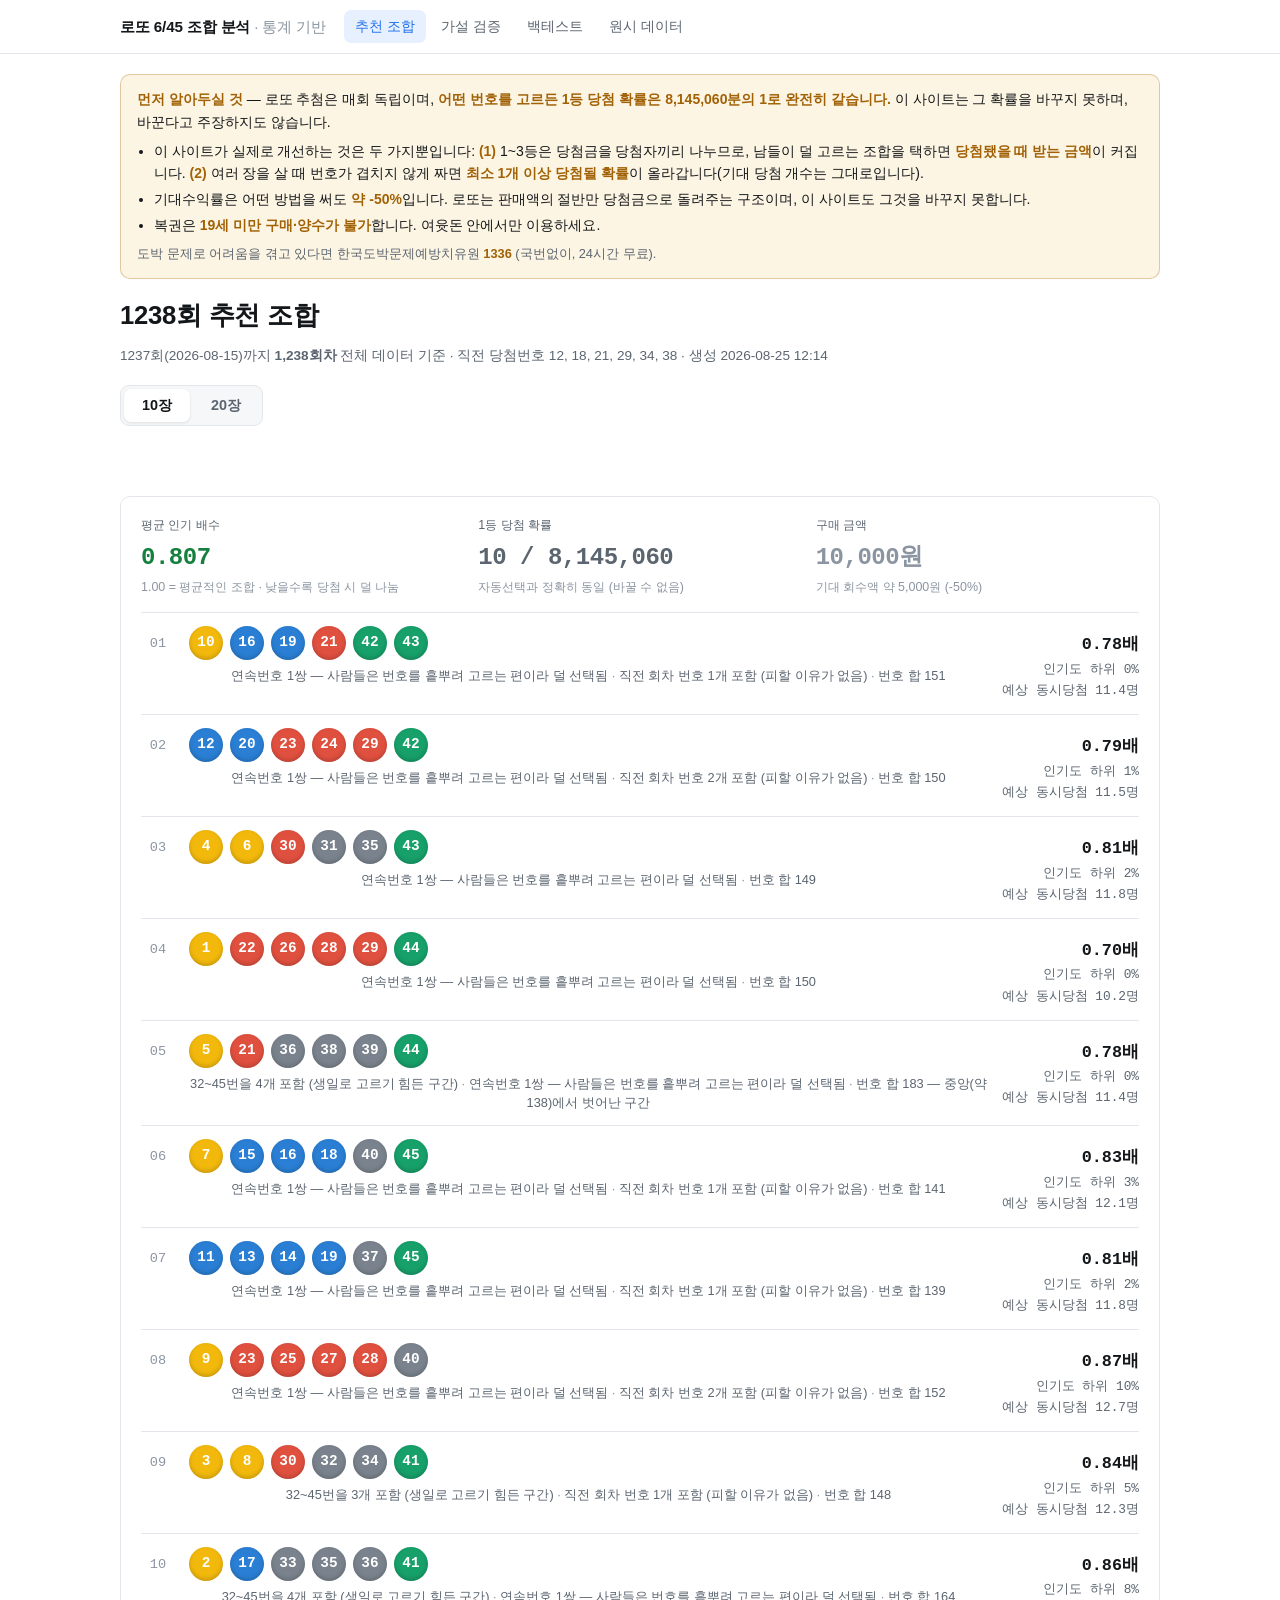
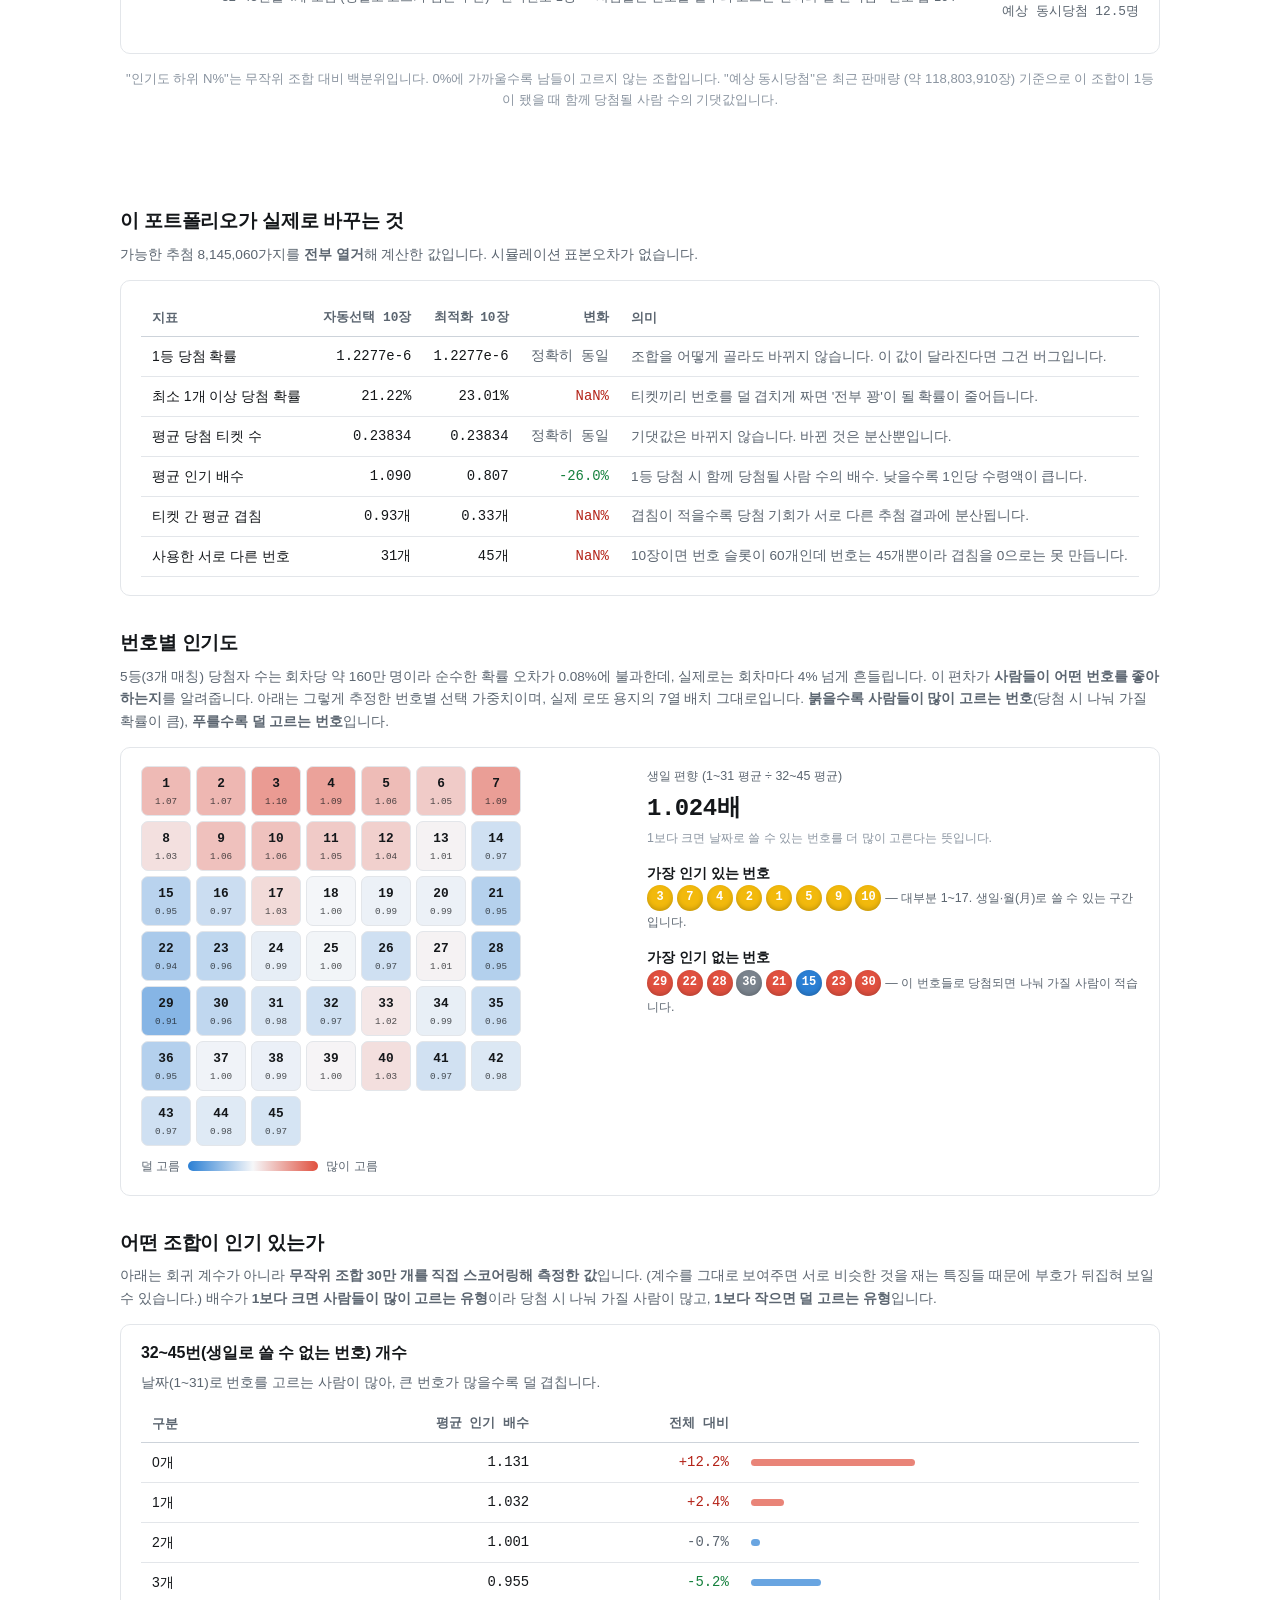
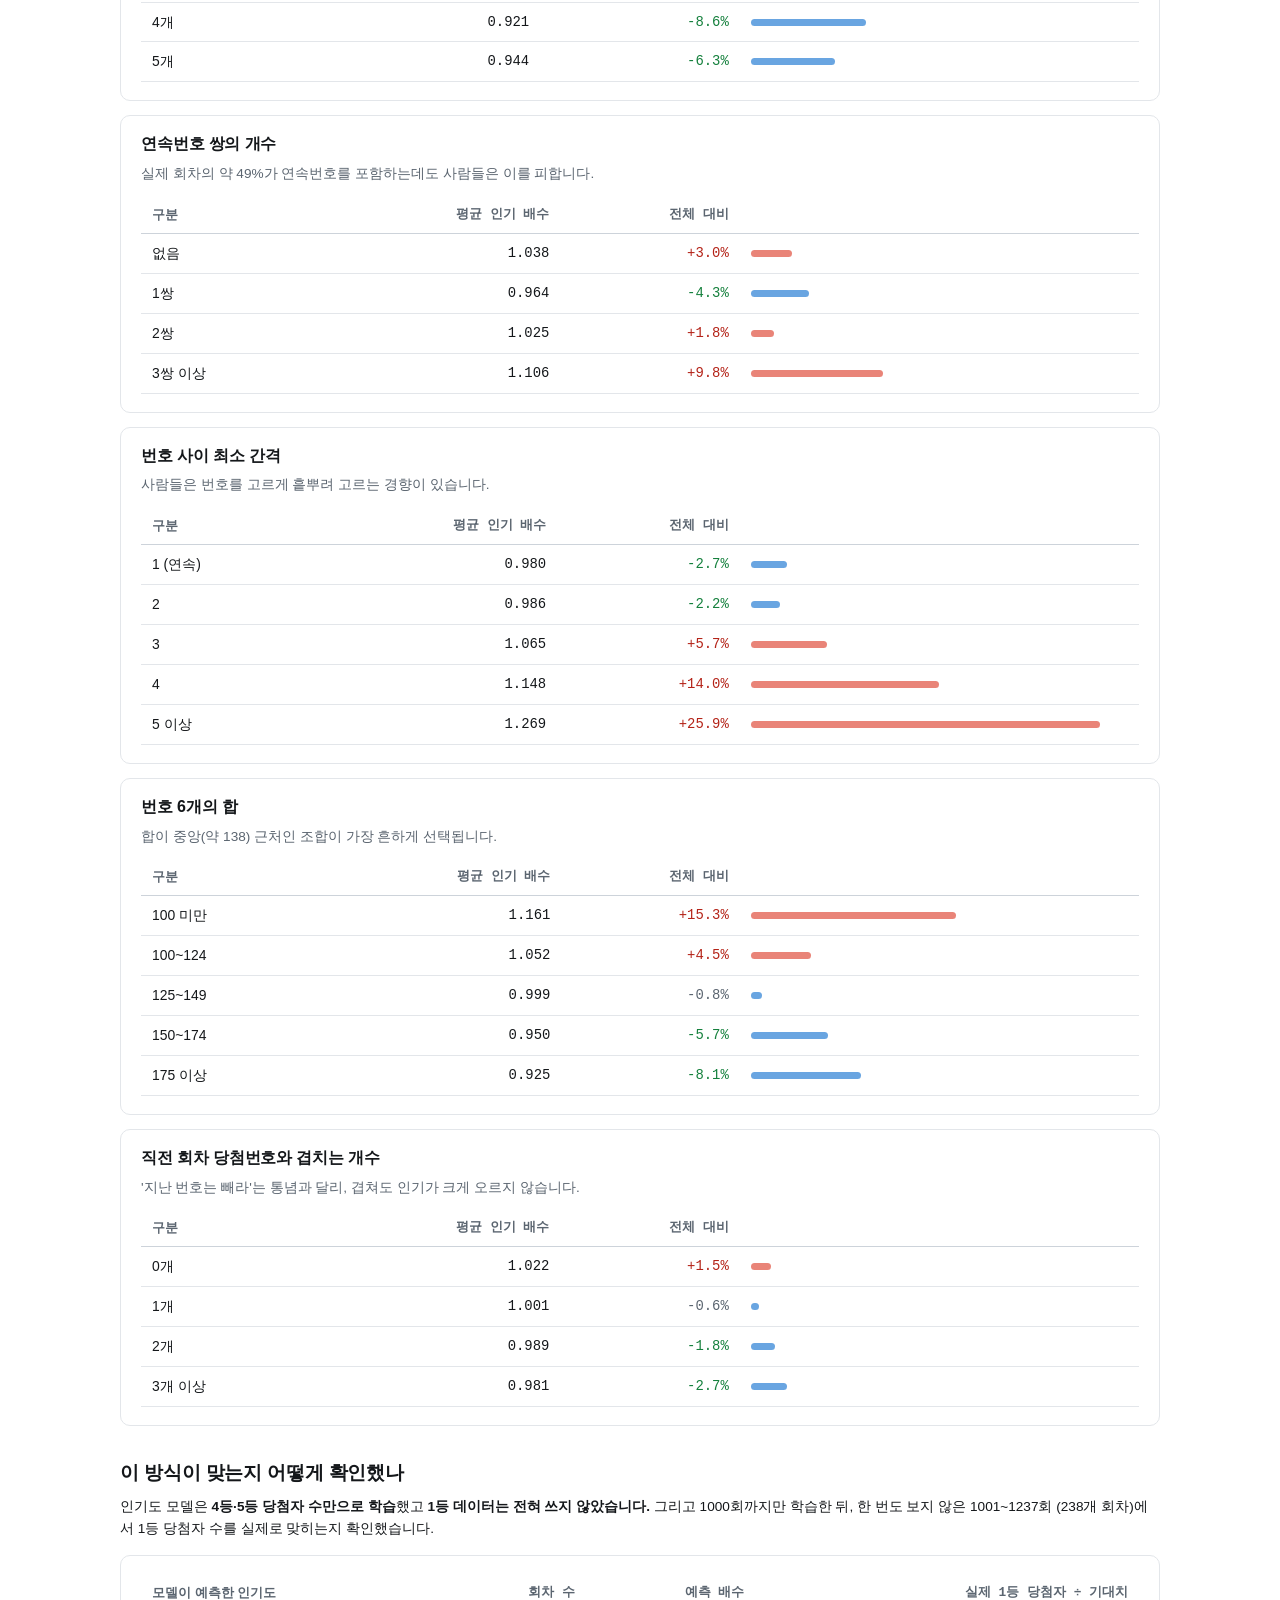
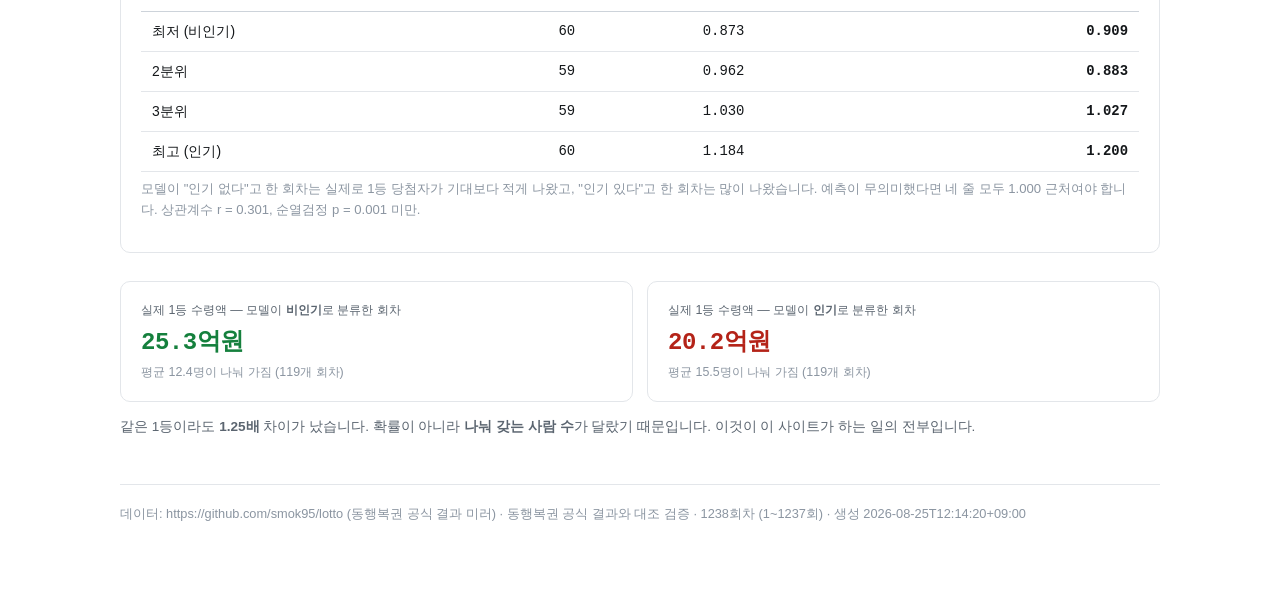
==== web/index.html @ 25a47c80 "로또 6/45 조합 분석 시스템 당첨 확률은 조합과 무관하게 1/8,145,060으로 동일하다. 대신 실제로 바꿀 수 있는 두 가지를 최적화한다: 당첨 시 수령액(파리뮤추얼 분배 " ====
<!doctype html>
<html lang="ko">
<head>
<meta charset="utf-8">
<meta name="viewport" content="width=device-width, initial-scale=1">
<meta name="robots" content="noindex, nofollow">
<title>로또 6/45 조합 분석 — 추천 조합</title>
<meta name="description" content="1238회 전체 데이터로 추정한 번호 인기도와 커버리지 최적화로 만든 로또 조합. 당첨 확률은 모두 같고, 당첨 시 수령액과 소액 당첨 확률만 개선합니다.">
<link rel="icon" href="data:image/svg+xml,%3Csvg xmlns='http://www.w3.org/2000/svg' viewBox='0 0 32 32'%3E%3Ccircle cx='16' cy='16' r='14' fill='%232a7fd4'/%3E%3Ctext x='16' y='22' font-size='16' font-weight='700' text-anchor='middle' fill='white' font-family='sans-serif'%3E45%3C/text%3E%3C/svg%3E">
<link rel="stylesheet" href="css/style.css">
</head>
<body>
<div class="wrap">
  <div id="disclaimer"></div>
  <div id="fresh"></div>

  <h1 id="title">추천 조합</h1>
  <p class="muted small" id="subtitle"></p>

  <div style="margin:18px 0 6px">
    <div class="toggle" id="size-toggle">
      <button data-n="10" aria-pressed="true">10장</button>
      <button data-n="20" aria-pressed="false">20장</button>
    </div>
  </div>

  <div id="content" class="loading">계산 결과를 불러오는 중…</div>

  <h2>이 포트폴리오가 실제로 바꾸는 것</h2>
  <p class="small muted">
    가능한 추첨 8,145,060가지를 <b>전부 열거</b>해 계산한 값입니다. 시뮬레이션 표본오차가 없습니다.
  </p>
  <div id="compare"></div>

  <h2>번호별 인기도</h2>
  <p class="small muted">
    5등(3개 매칭) 당첨자 수는 회차당 약 160만 명이라 순수한 확률 오차가 0.08%에 불과한데,
    실제로는 회차마다 4% 넘게 흔들립니다. 이 편차가 <b>사람들이 어떤 번호를 좋아하는지</b>를
    알려줍니다. 아래는 그렇게 추정한 번호별 선택 가중치이며, 실제 로또 용지의 7열 배치 그대로입니다.
    <b>붉을수록 사람들이 많이 고르는 번호</b>(당첨 시 나눠 가질 확률이 큼),
    <b>푸를수록 덜 고르는 번호</b>입니다.
  </p>
  <div class="card" id="heatmap"></div>

  <h2>어떤 조합이 인기 있는가</h2>
  <p class="small muted">
    아래는 회귀 계수가 아니라 <b>무작위 조합 30만 개를 직접 스코어링해 측정한 값</b>입니다.
    (계수를 그대로 보여주면 서로 비슷한 것을 재는 특징들 때문에 부호가 뒤집혀 보일 수 있습니다.)
    배수가 <b>1보다 크면 사람들이 많이 고르는 유형</b>이라 당첨 시 나눠 가질 사람이 많고,
    <b>1보다 작으면 덜 고르는 유형</b>입니다.
  </p>
  <div id="factors"></div>

  <h2>이 방식이 맞는지 어떻게 확인했나</h2>
  <div id="validation"></div>

  <footer id="footer"></footer>
</div>

<script src="js/generator.js"></script>
<script src="js/app.js"></script>
<script>
(async () => {
  APP.chrome("index.html");
  APP.set("disclaimer", APP.DISCLAIMER);
  let rec, meta, pop;
  try {
    [meta, rec, pop] = await Promise.all([
      APP.load("meta.json"), APP.load("recommendations.json"), APP.load("popularity.json"),
    ]);
  } catch (e) {
    APP.set("content", `<div class="err">${e.message}</div>`);
    return;
  }

  const f = APP.fmt;
  document.getElementById("title").textContent = `${rec.target_draw}회 추천 조합`;
  document.getElementById("subtitle").innerHTML =
    `${rec.based_on_draw}회(${meta.latest_date})까지 <b>${f.int(meta.n_draws)}회차</b> 전체 데이터 기준 · ` +
    `직전 당첨번호 ${rec.prev_numbers.join(", ")} · 생성 ${meta.generated_at.slice(0, 16).replace("T", " ")}`;

  // ---- 최신 회차 폴백: Actions 가 아직 안 돌았는데 새 회차가 나온 경우 ----
  const fresh = await APP.checkFresh(rec.based_on_draw);
  let regenerated = null;
  if (fresh) {
    APP.set("fresh", `<div class="notice"><b>${fresh.draw_no}회 결과가 방금 확인되었습니다</b>
      (${fresh.date} · ${fresh.numbers.join(", ")} + ${fresh.bonus}).
      사전 계산된 추천은 ${rec.based_on_draw}회 기준이라 브라우저에서 다시 만들고 있습니다…</div>`);
    const model = new LOTTO.Model(pop.model);
    const prev1 = fresh.numbers, prev2 = rec.prev_numbers;
    const pctOf = LOTTO.percentileSampler(model, prev1, prev2, 20000);
    regenerated = {};
    for (const n of [10, 20]) {
      const tk = LOTTO.optimize(model, n, prev1, prev2, { seed: 1, collide: meta.collide });
      regenerated[n] = tk.map(t => ({
        numbers: t,
        multiplier: model.multiplier(t, prev1, prev2),
        percentile: pctOf(model.multiplier(t, prev1, prev2)),
        expected_co_winners: rec.base_expected_jackpot_winners * model.multiplier(t, prev1, prev2),
        notes: noteFor(t, prev1),
      }));
    }
    document.getElementById("title").textContent = `${fresh.draw_no + 1}회 추천 조합`;
    APP.set("fresh", `<div class="notice"><b>${fresh.draw_no}회 결과를 반영했습니다</b>
      (${fresh.date} · ${fresh.numbers.join(", ")} + ${fresh.bonus}).
      아래 추천은 브라우저에서 방금 다시 계산한 ${fresh.draw_no + 1}회용입니다.
      인기도 모델과 검증 수치는 ${rec.based_on_draw}회까지 학습한 값을 그대로 씁니다
      (1주일치 데이터로는 거의 변하지 않습니다).</div>`);
  }

  // build.py 의 describe() 와 같은 문구를 만든다.
  function noteFor(t, prev1) {
    const notes = [];
    const hi = t.filter(v => v > 31).length;
    if (hi >= 3) notes.push(`32~45번을 ${hi}개 포함 (생일로 고르기 힘든 구간)`);
    else if (hi === 0) notes.push("전부 1~31 구간 — 생일 조합과 겹칠 수 있음");
    const cp = LOTTO.combFeatures(t).consecutive_pairs;
    if (cp) notes.push(`연속번호 ${cp}쌍 — 사람들은 번호를 흩뿌려 고르는 편이라 덜 선택됨`);
    const ov = t.filter(v => prev1.includes(v)).length;
    if (ov) notes.push(`직전 회차 번호 ${ov}개 포함 (피할 이유가 없음)`);
    const total = t.reduce((a, b) => a + b, 0);
    notes.push(total < 110 || total > 170
      ? `번호 합 ${total} — 중앙(약 138)에서 벗어난 구간`
      : `번호 합 ${total}`);
    return notes;
  }

  // ------------------------------------------------------------ 티켓 렌더링
  function renderTickets(n) {
    const src = regenerated ? regenerated[n] : rec.by_size[String(n)].tickets;
    const rows = src.map((t, i) => `
      <div class="ticket">
        <div class="ticket-no">${String(i + 1).padStart(2, "0")}</div>
        <div>
          ${APP.balls(t.numbers)}
          <div class="ticket-notes">${t.notes.map(x => `<span>${x}</span>`).join("")}</div>
        </div>
        <div class="ticket-metric">
          <b>${f.fix(t.multiplier, 2)}배</b>
          인기도 하위 ${f.fix(t.percentile, 0)}%<br>
          예상 동시당첨 ${f.fix(t.expected_co_winners, 1)}명
        </div>
      </div>`).join("");
    const mean = src.reduce((a, t) => a + t.multiplier, 0) / src.length;
    return `
      <div class="card">
        <div class="grid grid-3" style="margin-bottom:14px">
          <div class="stat"><div class="label">평균 인기 배수</div>
            <div class="value ${mean < 1 ? "up" : "down"}">${f.fix(mean, 3)}</div>
            <div class="sub">1.00 = 평균적인 조합 · 낮을수록 당첨 시 덜 나눔</div></div>
          <div class="stat"><div class="label">1등 당첨 확률</div>
            <div class="value flat">${n} / 8,145,060</div>
            <div class="sub">자동선택과 정확히 동일 (바꿀 수 없음)</div></div>
          <div class="stat"><div class="label">구매 금액</div>
            <div class="value">${f.won(n * 1000)}</div>
            <div class="sub">기대 회수액 약 ${f.won(n * 500)} (-50%)</div></div>
        </div>
        ${rows}
      </div>
      <p class="hint">"인기도 하위 N%"는 무작위 조합 대비 백분위입니다. 0%에 가까울수록
      남들이 고르지 않는 조합입니다. "예상 동시당첨"은 최근 판매량
      (약 ${f.int(rec.assumed_tickets)}장) 기준으로 이 조합이 1등이 됐을 때 함께 당첨될 사람 수의 기댓값입니다.</p>`;
  }

  // ------------------------------------------------------------ 비교표
  function renderCompare(n) {
    const d = rec.by_size[String(n)];
    const o = d.portfolio, b = d.random_baseline;
    const row = (label, bv, ov, kind, note) => {
      let cls = "flat", delta = "동일";
      if (kind === "same") { delta = "정확히 동일"; }
      else {
        const r = ov / bv - 1;
        cls = (kind === "up" ? r > 0 : r < 0) ? "up" : "down";
        delta = f.sign(r, 1);
      }
      return `<tr><td>${label}</td><td class="num">${bv}</td><td class="num">${ov}</td>
              <td class="num ${cls}">${delta}</td><td class="small muted" style="text-align:left">${note}</td></tr>`;
    };
    return `<div class="card table-scroll"><table>
      <thead><tr><th>지표</th><th class="num">자동선택 ${n}장</th>
        <th class="num">최적화 ${n}장</th><th class="num">변화</th>
        <th style="text-align:left">의미</th></tr></thead><tbody>
      ${row("1등 당첨 확률", o.p_jackpot.toExponential(4), o.p_jackpot.toExponential(4), "same",
            "조합을 어떻게 골라도 바뀌지 않습니다. 이 값이 달라진다면 그건 버그입니다.")}
      ${row("최소 1개 이상 당첨 확률", f.pct(b.p_any_prize), f.pct(o.p_any_prize), "up",
            "티켓끼리 번호를 덜 겹치게 짜면 '전부 꽝'이 될 확률이 줄어듭니다.")}
      ${row("평균 당첨 티켓 수", f.fix(b.mean_prizes, 5), f.fix(o.mean_prizes, 5), "same",
            "기댓값은 바뀌지 않습니다. 바뀐 것은 분산뿐입니다.")}
      ${row("평균 인기 배수", f.fix(b.mean_multiplier, 3), f.fix(o.mean_multiplier, 3), "down",
            "1등 당첨 시 함께 당첨될 사람 수의 배수. 낮을수록 1인당 수령액이 큽니다.")}
      ${row("티켓 간 평균 겹침", f.fix(b.mean_overlap, 2) + "개", f.fix(o.mean_overlap, 2) + "개", "down",
            "겹침이 적을수록 당첨 기회가 서로 다른 추첨 결과에 분산됩니다.")}
      ${row("사용한 서로 다른 번호", b.distinct_numbers + "개", o.distinct_numbers + "개", "up",
            `${n}장이면 번호 슬롯이 ${n * 6}개인데 번호는 45개뿐이라 겹침을 0으로는 못 만듭니다.`)}
      </tbody></table></div>`;
  }

  // ------------------------------------------------------------ 히트맵
  function renderHeatmap() {
    const beta = pop.model.beta;
    const w = beta.map(Math.exp);
    const lo = Math.min(...w), hi = Math.max(...w);
    const cells = w.map((v, i) => {
      const t = (v - lo) / (hi - lo || 1);              // 0=비인기, 1=인기
      const bg = t < 0.5
        ? `color-mix(in srgb, #2a7fd4 ${(1 - t * 2) * 55}%, var(--bg-soft))`
        : `color-mix(in srgb, #e0503f ${(t - 0.5) * 2 * 55}%, var(--bg-soft))`;
      return `<div class="slip-cell" style="background:${bg}" title="${i + 1}번 · 가중치 ${v.toFixed(3)}">
                ${i + 1}<small>${v.toFixed(2)}</small></div>`;
    }).join("");
    const order = w.map((v, i) => [i + 1, v]).sort((a, b) => b[1] - a[1]);
    const top = order.slice(0, 8), bot = order.slice(-8).reverse();
    const b31 = w.slice(0, 31).reduce((a, b) => a + b, 0) / 31;
    const b45 = w.slice(31).reduce((a, b) => a + b, 0) / 14;
    return `
      <div class="grid grid-2">
        <div>
          ${cells ? `<div class="slip">${cells}</div>` : ""}
          <div class="legend"><span>덜 고름</span><span class="bar"></span><span>많이 고름</span></div>
        </div>
        <div>
          <div class="stat" style="margin-bottom:14px">
            <div class="label">생일 편향 (1~31 평균 ÷ 32~45 평균)</div>
            <div class="value">${(b31 / b45).toFixed(3)}배</div>
            <div class="sub">1보다 크면 날짜로 쓸 수 있는 번호를 더 많이 고른다는 뜻입니다.</div>
          </div>
          <p class="small"><b>가장 인기 있는 번호</b><br>
            ${top.map(([n, v]) => `<span class="ball sm ${APP.ballClass(n)}" style="vertical-align:middle">${n}</span>`).join(" ")}
            <span class="muted tiny">— 대부분 1~17. 생일·월(月)로 쓸 수 있는 구간입니다.</span></p>
          <p class="small"><b>가장 인기 없는 번호</b><br>
            ${bot.map(([n, v]) => `<span class="ball sm ${APP.ballClass(n)}" style="vertical-align:middle">${n}</span>`).join(" ")}
            <span class="muted tiny">— 이 번호들로 당첨되면 나눠 가질 사람이 적습니다.</span></p>
        </div>
      </div>`;
  }

  // ------------------------------------------------------------ 검증 요약
  function renderValidation() {
    const e = pop.effect;
    const rows = e.quartiles.map(q => {
      const lab = { 1: "최저 (비인기)", 2: "2분위", 3: "3분위", 4: "최고 (인기)" }[q.quartile];
      return `<tr><td>${lab}</td><td class="num">${q.n}</td>
        <td class="num">${f.fix(q.pred_multiplier, 3)}</td>
        <td class="num"><b>${f.fix(q.actual_over_expected, 3)}</b></td></tr>`;
    }).join("");
    const p = e.payout;
    return `
      <p class="small">
        인기도 모델은 <b>4등·5등 당첨자 수만으로 학습</b>했고 <b>1등 데이터는 전혀 쓰지 않았습니다.</b>
        그리고 ${e.split}회까지만 학습한 뒤, 한 번도 보지 않은 ${e.split + 1}~${meta.latest_draw}회
        (${e.n_test}개 회차)에서 1등 당첨자 수를 실제로 맞히는지 확인했습니다.
      </p>
      <div class="card table-scroll"><table>
        <thead><tr><th>모델이 예측한 인기도</th><th class="num">회차 수</th>
          <th class="num">예측 배수</th><th class="num">실제 1등 당첨자 ÷ 기대치</th></tr></thead>
        <tbody>${rows}</tbody></table>
        <p class="hint">모델이 "인기 없다"고 한 회차는 실제로 1등 당첨자가 기대보다 적게 나왔고,
        "인기 있다"고 한 회차는 많이 나왔습니다. 예측이 무의미했다면 네 줄 모두 1.000 근처여야 합니다.
        상관계수 r = ${f.fix(e.corr, 3)}, 순열검정 p = ${e.perm_p < 0.001 ? "0.001 미만" : f.fix(e.perm_p, 4)}.</p>
      </div>
      <div class="grid grid-2">
        <div class="card stat">
          <div class="label">실제 1등 수령액 — 모델이 <b>비인기</b>로 분류한 회차</div>
          <div class="value up">${f.eok(p.unpopular_half.mean_prize)}</div>
          <div class="sub">평균 ${f.fix(p.unpopular_half.mean_winners, 1)}명이 나눠 가짐 (${p.unpopular_half.n}개 회차)</div>
        </div>
        <div class="card stat">
          <div class="label">실제 1등 수령액 — 모델이 <b>인기</b>로 분류한 회차</div>
          <div class="value down">${f.eok(p.popular_half.mean_prize)}</div>
          <div class="sub">평균 ${f.fix(p.popular_half.mean_winners, 1)}명이 나눠 가짐 (${p.popular_half.n}개 회차)</div>
        </div>
      </div>
      <p class="small muted">
        같은 1등이라도 <b>${f.fix(p.prize_ratio, 2)}배</b> 차이가 났습니다.
        확률이 아니라 <b>나눠 갖는 사람 수</b>가 달랐기 때문입니다. 이것이 이 사이트가 하는 일의 전부입니다.
      </p>`;
  }

  // ------------------------------------------------------------ 인기도 요인
  function renderFactors() {
    if (!rec.factors) return '<p class="muted small">요인 분석 데이터가 없습니다.</p>';
    return rec.factors.factors.map(fac => {
      const rows = fac.groups.map(g => {
        const d = g.vs_overall;
        const cls = d > 0.01 ? "down" : d < -0.01 ? "up" : "flat";
        const w = Math.min(Math.abs(d) / 0.28 * 100, 100);
        const bar = `<div style="height:7px;border-radius:4px;width:${w}%;
          background:${d > 0 ? "#e0503f" : "#2a7fd4"};opacity:.7"></div>`;
        return `<tr><td>${g.label}</td>
          <td class="num">${g.multiplier.toFixed(3)}</td>
          <td class="num ${cls}">${f.sign(d, 1)}</td>
          <td style="width:40%">${bar}</td></tr>`;
      }).join("");
      return `<div class="card">
        <h3 style="margin-top:0">${fac.name}</h3>
        <p class="small muted" style="margin-bottom:10px">${fac.desc}</p>
        <div class="table-scroll"><table><thead><tr>
          <th style="text-align:left">구분</th><th class="num">평균 인기 배수</th>
          <th class="num">전체 대비</th><th></th>
        </tr></thead><tbody>${rows}</tbody></table></div>
      </div>`;
    }).join("");
  }

  function draw(n) {
    APP.set("content", renderTickets(n));
    APP.set("compare", renderCompare(n));
  }

  document.querySelectorAll("#size-toggle button").forEach(btn => {
    btn.addEventListener("click", () => {
      document.querySelectorAll("#size-toggle button")
        .forEach(b => b.setAttribute("aria-pressed", String(b === btn)));
      draw(Number(btn.dataset.n));
    });
  });

  draw(10);
  APP.set("heatmap", renderHeatmap());
  APP.set("factors", renderFactors());
  APP.set("validation", renderValidation());
  APP.set("footer", `데이터: ${meta.data_source} · 동행복권 공식 결과와 대조 검증 ·
    ${meta.n_draws}회차 (1~${meta.latest_draw}회) · 생성 ${meta.generated_at}`);
})();
</script>
</body>
</html>
---- web/css/style.css ----
/* 로또 분석 — 공통 스타일 */
:root {
  --bg: #ffffff;
  --bg-soft: #f6f7f9;
  --bg-card: #ffffff;
  --border: #e3e6ea;
  --border-strong: #cdd3da;
  --text: #14171a;
  --text-dim: #5b6570;
  --text-faint: #8b95a1;
  --accent: #1f6feb;
  --accent-soft: #e7f0ff;
  --good: #15803d;
  --good-soft: #e8f5ec;
  --bad: #b42318;
  --bad-soft: #fdeceb;
  --warn: #a16207;
  --warn-soft: #fdf5e3;
  --mono: ui-monospace, SFMono-Regular, "SF Mono", Menlo, monospace;
  --sans: -apple-system, BlinkMacSystemFont, "Apple SD Gothic Neo", "Pretendard",
          "Noto Sans KR", "Malgun Gothic", sans-serif;
  --radius: 10px;
  --maxw: 1080px;
}
@media (prefers-color-scheme: dark) {
  :root {
    --bg: #0f1115; --bg-soft: #161a20; --bg-card: #171b21;
    --border: #262c35; --border-strong: #38404b;
    --text: #e6e9ee; --text-dim: #9aa4b1; --text-faint: #6b7684;
    --accent: #5b9bff; --accent-soft: #16233a;
    --good: #4ade80; --good-soft: #14251a;
    --bad: #f87171; --bad-soft: #2a1618;
    --warn: #fbbf24; --warn-soft: #2a2210;
  }
}
* { box-sizing: border-box; }
html { -webkit-text-size-adjust: 100%; }
body {
  margin: 0; background: var(--bg); color: var(--text);
  font-family: var(--sans); font-size: 15px; line-height: 1.65;
}
a { color: var(--accent); }
h1, h2, h3 { line-height: 1.3; margin: 0 0 .5em; font-weight: 700; letter-spacing: -.01em; }
h1 { font-size: 1.6rem; }
h2 { font-size: 1.2rem; margin-top: 2.2rem; }
h3 { font-size: 1rem; margin-top: 1.6rem; }
p { margin: 0 0 1em; }
code, .mono, .num { font-family: var(--mono); font-variant-numeric: tabular-nums; }

/* ---------- 레이아웃 ---------- */
.wrap { max-width: var(--maxw); margin: 0 auto; padding: 0 20px 80px; }
.topbar {
  position: sticky; top: 0; z-index: 30; background: var(--bg);
  border-bottom: 1px solid var(--border);
}
.topbar-inner {
  max-width: var(--maxw); margin: 0 auto; padding: 10px 20px;
  display: flex; align-items: center; gap: 18px; flex-wrap: wrap;
}
.brand { font-weight: 700; font-size: .95rem; letter-spacing: -.01em; white-space: nowrap; }
.brand span { color: var(--text-faint); font-weight: 500; }
nav { display: flex; gap: 4px; flex-wrap: wrap; }
nav a {
  padding: 5px 11px; border-radius: 7px; text-decoration: none;
  color: var(--text-dim); font-size: .88rem; font-weight: 500;
}
nav a:hover { background: var(--bg-soft); color: var(--text); }
nav a[aria-current="page"] { background: var(--accent-soft); color: var(--accent); }

/* ---------- 고지 ---------- */
.notice {
  background: var(--warn-soft); border: 1px solid color-mix(in srgb, var(--warn) 30%, transparent);
  border-radius: var(--radius); padding: 13px 16px; margin: 20px 0;
  font-size: .875rem; color: var(--text); line-height: 1.6;
}
.notice b { color: var(--warn); }
.notice ul { margin: .5em 0 0; padding-left: 1.2em; }
.notice li { margin: .25em 0; }
.notice-foot { font-size: .8rem; color: var(--text-dim); margin-top: .6em; }

/* ---------- 카드 ---------- */
.card {
  background: var(--bg-card); border: 1px solid var(--border);
  border-radius: var(--radius); padding: 18px 20px; margin: 14px 0;
}
.card-tight { padding: 14px 16px; }
.grid { display: grid; gap: 14px; }
.grid-2 { grid-template-columns: repeat(auto-fit, minmax(280px, 1fr)); }
.grid-3 { grid-template-columns: repeat(auto-fit, minmax(200px, 1fr)); }

.stat { text-align: left; }
.stat .label { font-size: .78rem; color: var(--text-dim); margin-bottom: 2px; }
.stat .value { font-size: 1.5rem; font-weight: 700; font-family: var(--mono);
               font-variant-numeric: tabular-nums; letter-spacing: -.02em; }
.stat .sub { font-size: .78rem; color: var(--text-faint); }
.up { color: var(--good); } .down { color: var(--bad); } .flat { color: var(--text-dim); }

/* ---------- 번호 볼 ---------- */
.balls { display: flex; gap: 7px; flex-wrap: wrap; align-items: center; }
.ball {
  width: 34px; height: 34px; border-radius: 50%; display: inline-flex;
  align-items: center; justify-content: center; font-family: var(--mono);
  font-weight: 700; font-size: .9rem; color: #fff; flex: none;
  box-shadow: inset 0 -2px 4px rgba(0,0,0,.18);
}
.ball.sm { width: 26px; height: 26px; font-size: .75rem; }
.b1 { background: #f2b90c; } .b2 { background: #2a7fd4; } .b3 { background: #e0503f; }
.b4 { background: #7a838d; } .b5 { background: #17a06a; }
.ball.bonus { outline: 2px dashed var(--border-strong); outline-offset: 2px; }

/* ---------- 티켓 ---------- */
.ticket {
  display: grid; grid-template-columns: 34px 1fr auto; gap: 14px;
  align-items: start; padding: 13px 0; border-top: 1px solid var(--border);
}
.ticket:first-of-type { border-top: 0; }
.ticket-no { font-family: var(--mono); color: var(--text-faint); font-size: .85rem; padding-top: 7px; }
.ticket-notes { font-size: .8rem; color: var(--text-dim); margin-top: 6px; line-height: 1.5; }
.ticket-notes span::after { content: " · "; color: var(--text-faint); }
.ticket-notes span:last-child::after { content: ""; }
.ticket-metric { text-align: right; font-family: var(--mono); font-size: .8rem;
                 color: var(--text-dim); white-space: nowrap; padding-top: 5px; }
.ticket-metric b { display: block; font-size: 1.05rem; color: var(--text); }

/* ---------- 토글 ---------- */
.toggle { display: inline-flex; background: var(--bg-soft); border: 1px solid var(--border);
          border-radius: 9px; padding: 3px; gap: 3px; }
.toggle button {
  border: 0; background: transparent; color: var(--text-dim); cursor: pointer;
  padding: 7px 18px; border-radius: 7px; font-size: .9rem; font-weight: 600;
  font-family: inherit;
}
.toggle button[aria-pressed="true"] { background: var(--bg-card); color: var(--text);
  box-shadow: 0 1px 3px rgba(0,0,0,.1); }

/* ---------- 표 ---------- */
.table-scroll { overflow-x: auto; -webkit-overflow-scrolling: touch; }
table { border-collapse: collapse; width: 100%; font-size: .87rem; }
th, td { padding: 8px 11px; text-align: right; border-bottom: 1px solid var(--border);
         white-space: nowrap; }
th { color: var(--text-dim); font-weight: 600; font-size: .8rem; text-align: right;
     border-bottom: 1px solid var(--border-strong); }
th:first-child, td:first-child { text-align: left; }
td.num, th.num { font-family: var(--mono); font-variant-numeric: tabular-nums; }
tbody tr:hover { background: var(--bg-soft); }

.pill { display: inline-block; padding: 2px 8px; border-radius: 20px; font-size: .74rem;
        font-weight: 600; }
.pill.ok { background: var(--good-soft); color: var(--good); }
.pill.no { background: var(--bg-soft); color: var(--text-faint); }
.pill.warn { background: var(--warn-soft); color: var(--warn); }

/* ---------- 히트맵 ---------- */
.slip { display: grid; grid-template-columns: repeat(7, 1fr); gap: 5px; max-width: 380px; }
.slip-cell {
  aspect-ratio: 1; border-radius: 7px; display: flex; flex-direction: column;
  align-items: center; justify-content: center; font-family: var(--mono);
  font-size: .8rem; font-weight: 700; border: 1px solid var(--border);
}
.slip-cell small { font-size: .58rem; font-weight: 500; opacity: .75; }
.legend { display: flex; align-items: center; gap: 8px; font-size: .78rem;
          color: var(--text-dim); margin-top: 10px; }
.legend .bar { height: 10px; width: 130px; border-radius: 5px;
  background: linear-gradient(90deg, #2a7fd4, #f6f7f9, #e0503f); }

.muted { color: var(--text-dim); }
.small { font-size: .85rem; }
.tiny { font-size: .78rem; }
.hint { font-size: .82rem; color: var(--text-faint); margin-top: 6px; }
.loading { padding: 50px 0; text-align: center; color: var(--text-faint); }
.err { background: var(--bad-soft); border: 1px solid var(--bad); color: var(--bad);
       padding: 14px 16px; border-radius: var(--radius); }
.sep { height: 1px; background: var(--border); margin: 26px 0; }
footer { border-top: 1px solid var(--border); margin-top: 46px; padding-top: 18px;
         font-size: .8rem; color: var(--text-faint); }
.fresh { font-size: .78rem; color: var(--text-faint); }
.fresh.new { color: var(--good); font-weight: 600; }
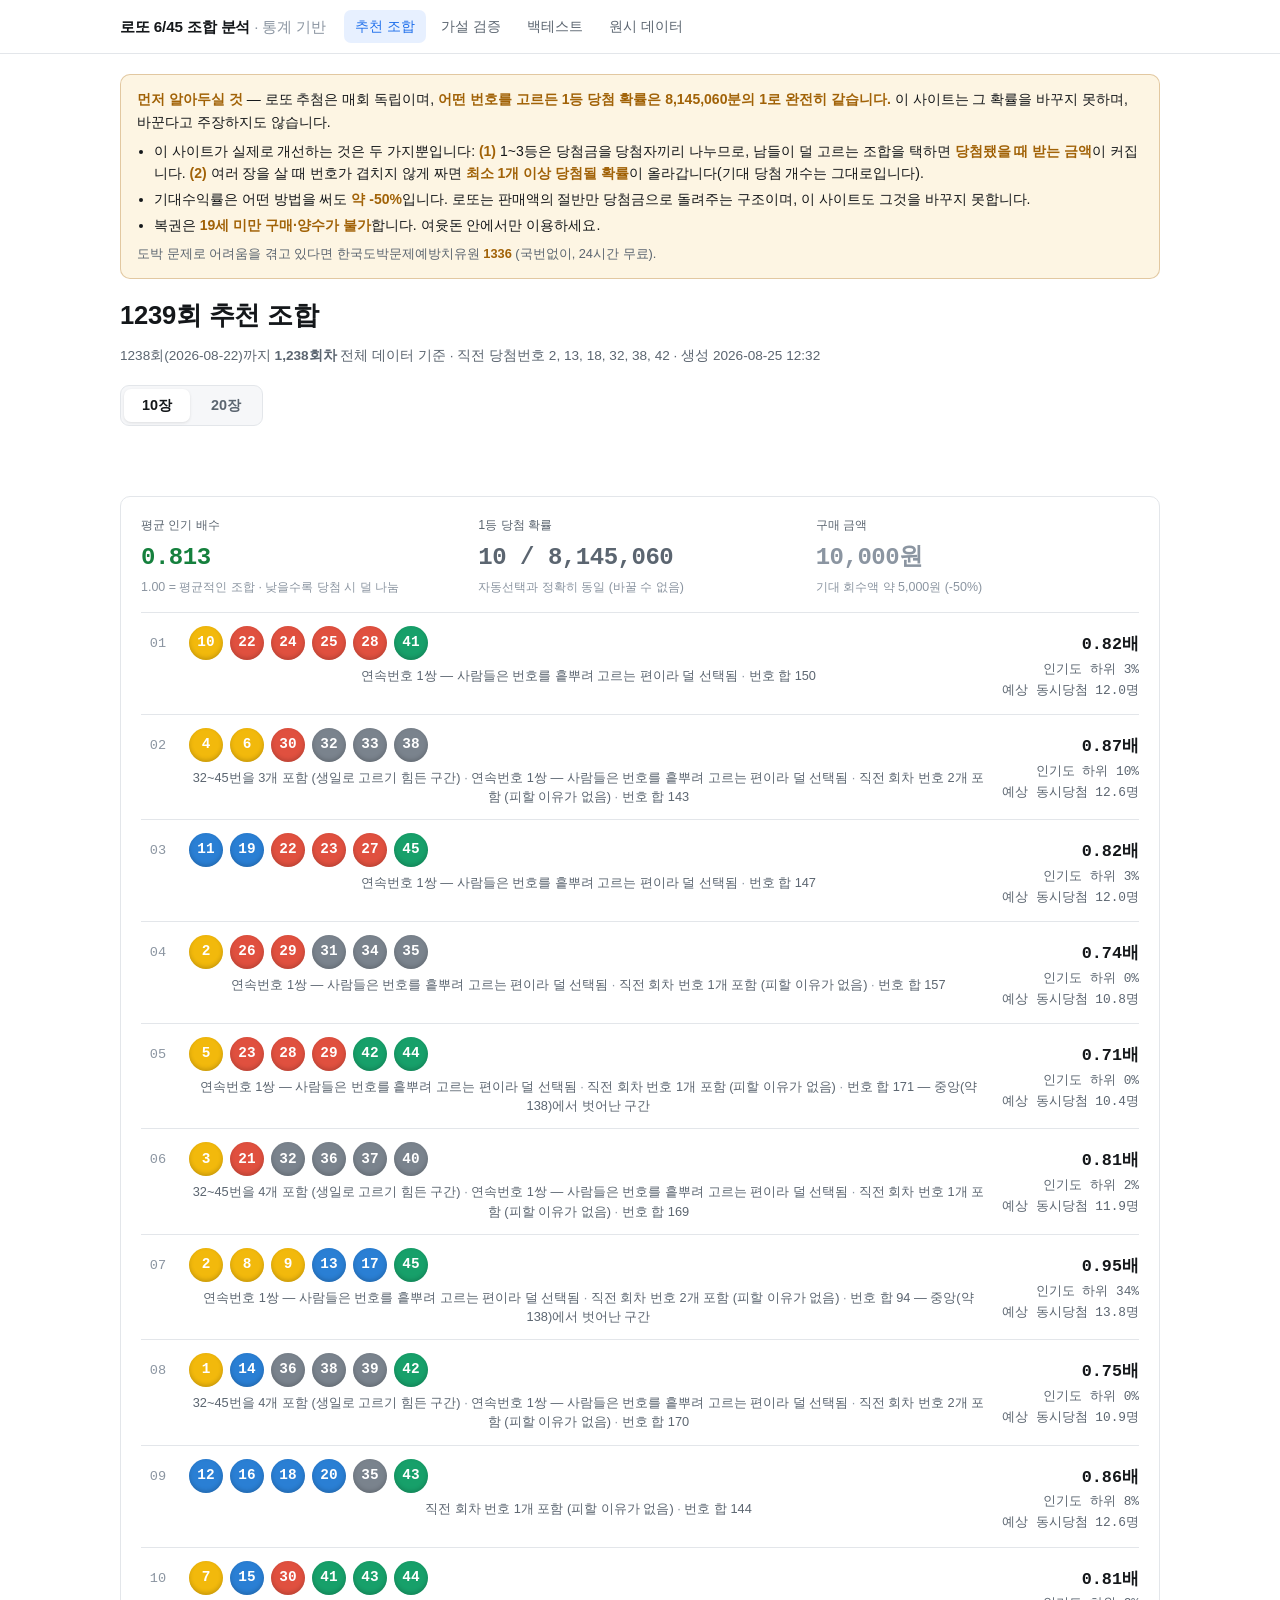
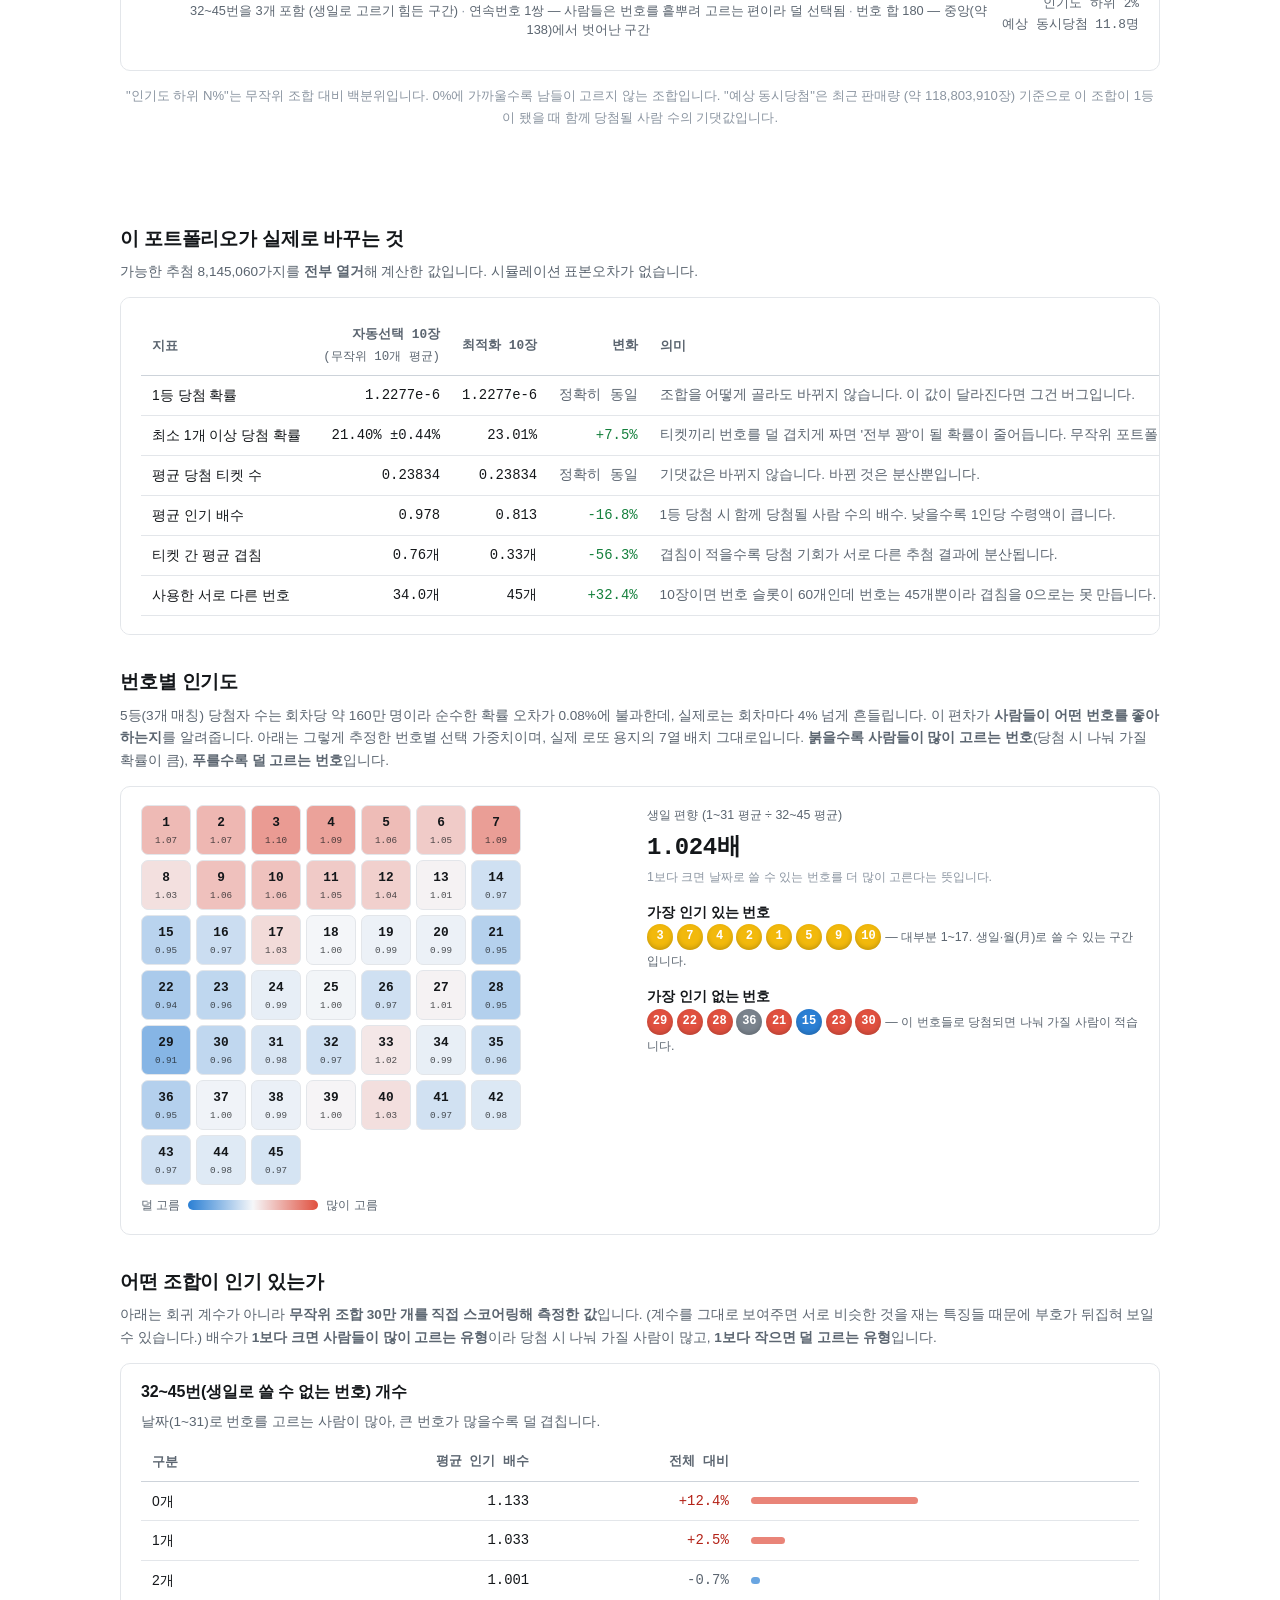
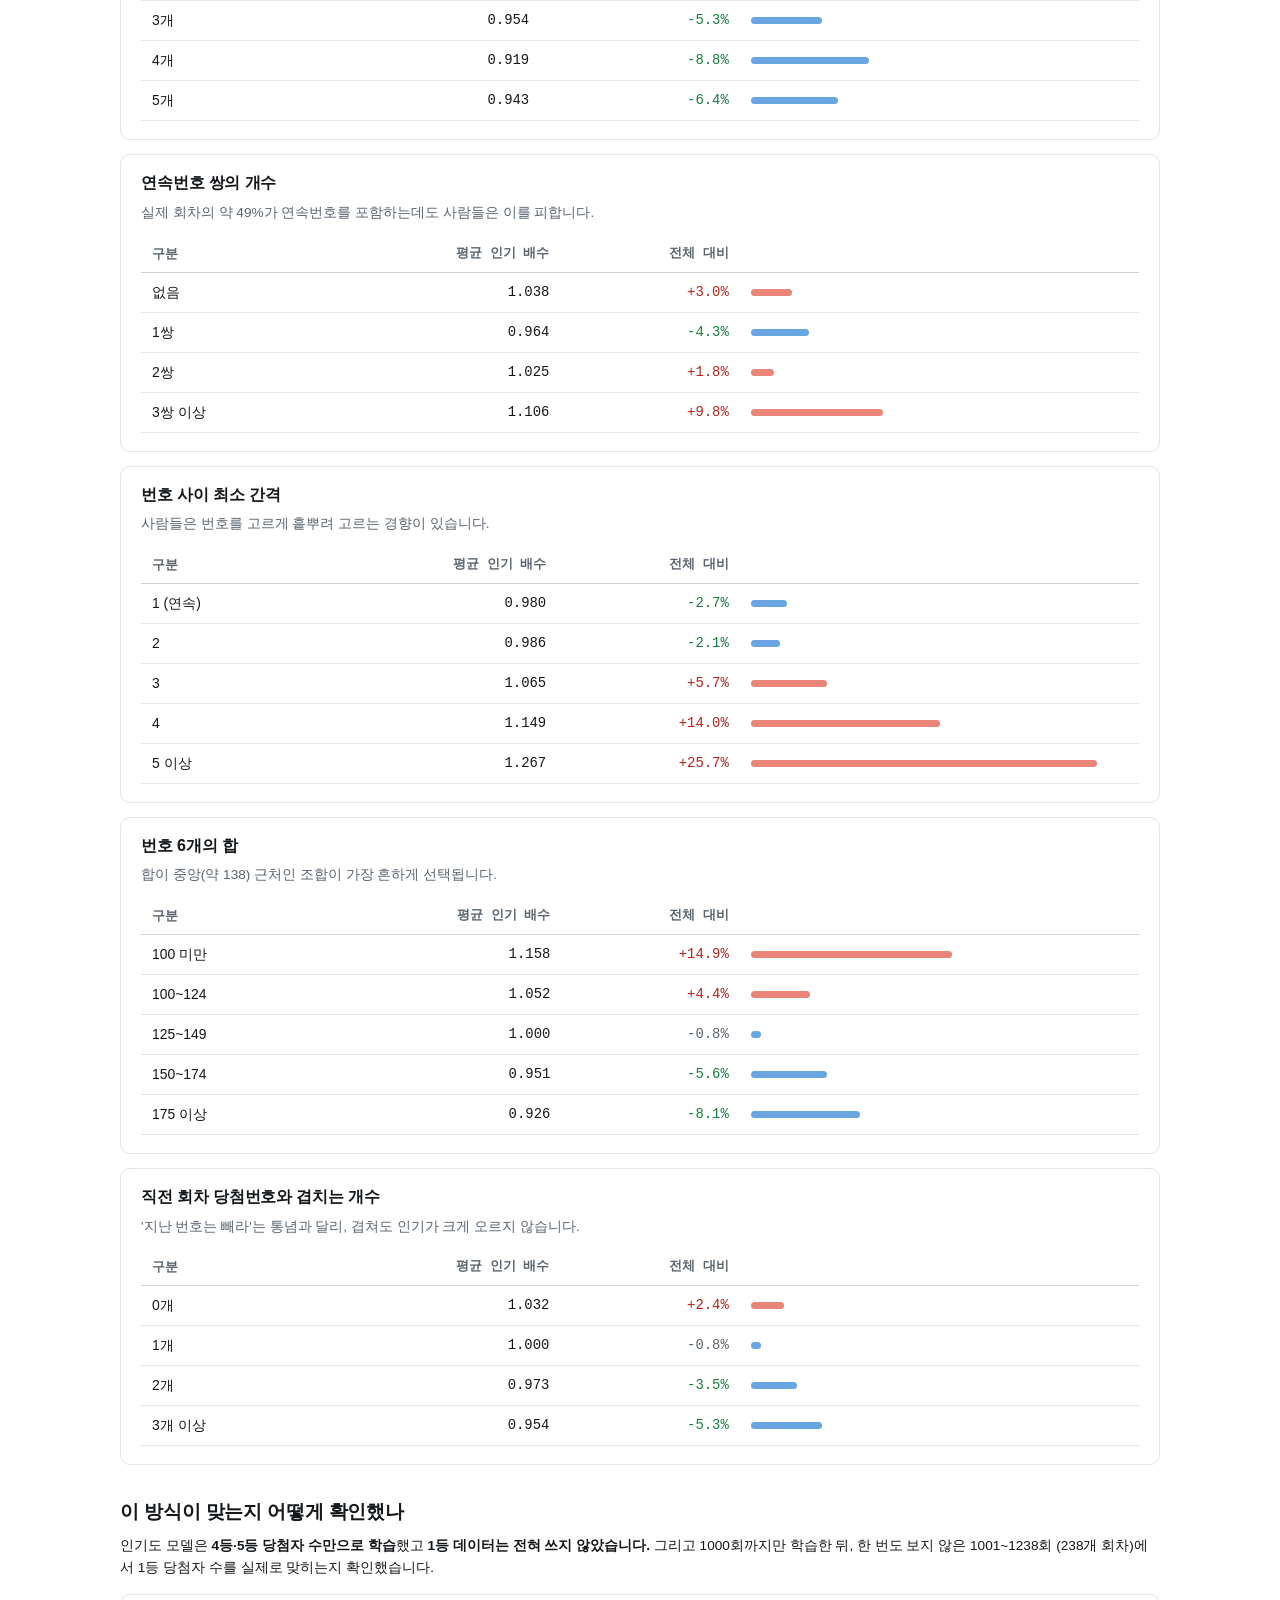
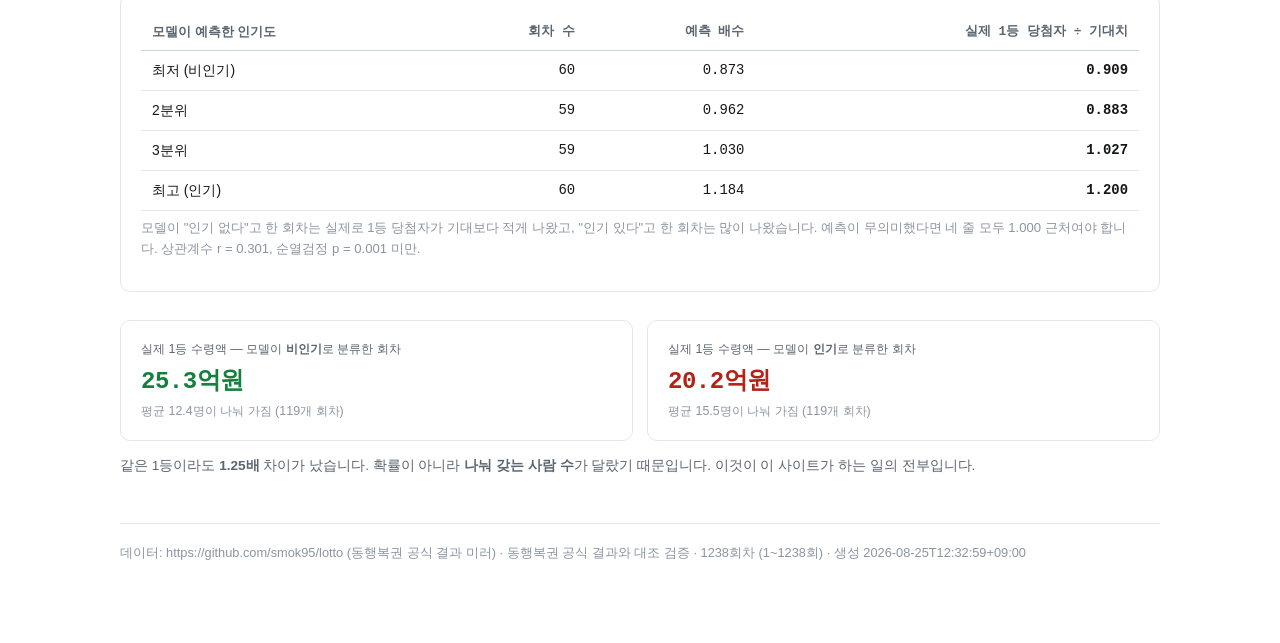
==== commit 8d1f8c09: "자동선택 기준선을 무작위 포트폴리오 10개 평균으로 기존에는 무작위 포트폴리오를 하나만 뽑아 기준선으로 썼다. 그 하나의 운이 기준선이 되어 버려서, 추천 페이지(0.21219)와" ====
--- a/web/index.html
+++ b/web/index.html
@@ -166,33 +166,44 @@
   function renderCompare(n) {
     const d = rec.by_size[String(n)];
     const o = d.portfolio, b = d.random_baseline;
-    const row = (label, bv, ov, kind, note) => {
+    // bv/ov 는 이미 포맷된 문자열일 수 있으므로 변화율은 raw 값으로 따로 넘긴다.
+    const row = (label, bv, ov, kind, note, raw) => {
       let cls = "flat", delta = "동일";
       if (kind === "same") { delta = "정확히 동일"; }
       else {
-        const r = ov / bv - 1;
+        const r = raw ? raw[1] / raw[0] - 1 : Number(ov) / Number(bv) - 1;
         cls = (kind === "up" ? r > 0 : r < 0) ? "up" : "down";
         delta = f.sign(r, 1);
       }
       return `<tr><td>${label}</td><td class="num">${bv}</td><td class="num">${ov}</td>
               <td class="num ${cls}">${delta}</td><td class="small muted" style="text-align:left">${note}</td></tr>`;
     };
+    const reps = b.reps ? `무작위 ${b.reps}개 평균` : "무작위 1개";
     return `<div class="card table-scroll"><table>
-      <thead><tr><th>지표</th><th class="num">자동선택 ${n}장</th>
+      <thead><tr><th>지표</th><th class="num">자동선택 ${n}장<br>
+        <span class="tiny muted" style="font-weight:400">(${reps})</span></th>
         <th class="num">최적화 ${n}장</th><th class="num">변화</th>
         <th style="text-align:left">의미</th></tr></thead><tbody>
       ${row("1등 당첨 확률", o.p_jackpot.toExponential(4), o.p_jackpot.toExponential(4), "same",
             "조합을 어떻게 골라도 바뀌지 않습니다. 이 값이 달라진다면 그건 버그입니다.")}
-      ${row("최소 1개 이상 당첨 확률", f.pct(b.p_any_prize), f.pct(o.p_any_prize), "up",
-            "티켓끼리 번호를 덜 겹치게 짜면 '전부 꽝'이 될 확률이 줄어듭니다.")}
+      ${row("최소 1개 이상 당첨 확률",
+            f.pct(b.p_any_prize) + (b.p_any_prize_sd ? ` ±${f.pct(b.p_any_prize_sd, 2)}` : ""),
+            f.pct(o.p_any_prize), "up",
+            "티켓끼리 번호를 덜 겹치게 짜면 '전부 꽝'이 될 확률이 줄어듭니다. " +
+            (b.p_any_prize_sd
+              ? `무작위 포트폴리오끼리의 편차(±${f.pct(b.p_any_prize_sd, 2)})보다 큰 차이입니다.`
+              : ""), [b.p_any_prize, o.p_any_prize])}
       ${row("평균 당첨 티켓 수", f.fix(b.mean_prizes, 5), f.fix(o.mean_prizes, 5), "same",
-            "기댓값은 바뀌지 않습니다. 바뀐 것은 분산뿐입니다.")}
+            "기댓값은 바뀌지 않습니다. 바뀐 것은 분산뿐입니다.", [b.mean_prizes, o.mean_prizes])}
       ${row("평균 인기 배수", f.fix(b.mean_multiplier, 3), f.fix(o.mean_multiplier, 3), "down",
-            "1등 당첨 시 함께 당첨될 사람 수의 배수. 낮을수록 1인당 수령액이 큽니다.")}
+            "1등 당첨 시 함께 당첨될 사람 수의 배수. 낮을수록 1인당 수령액이 큽니다.",
+            [b.mean_multiplier, o.mean_multiplier])}
       ${row("티켓 간 평균 겹침", f.fix(b.mean_overlap, 2) + "개", f.fix(o.mean_overlap, 2) + "개", "down",
-            "겹침이 적을수록 당첨 기회가 서로 다른 추첨 결과에 분산됩니다.")}
-      ${row("사용한 서로 다른 번호", b.distinct_numbers + "개", o.distinct_numbers + "개", "up",
-            `${n}장이면 번호 슬롯이 ${n * 6}개인데 번호는 45개뿐이라 겹침을 0으로는 못 만듭니다.`)}
+            "겹침이 적을수록 당첨 기회가 서로 다른 추첨 결과에 분산됩니다.",
+            [b.mean_overlap, o.mean_overlap])}
+      ${row("사용한 서로 다른 번호", f.fix(b.distinct_numbers, 1) + "개", o.distinct_numbers + "개", "up",
+            `${n}장이면 번호 슬롯이 ${n * 6}개인데 번호는 45개뿐이라 겹침을 0으로는 못 만듭니다.`,
+            [b.distinct_numbers, o.distinct_numbers])}
       </tbody></table></div>`;
   }
 
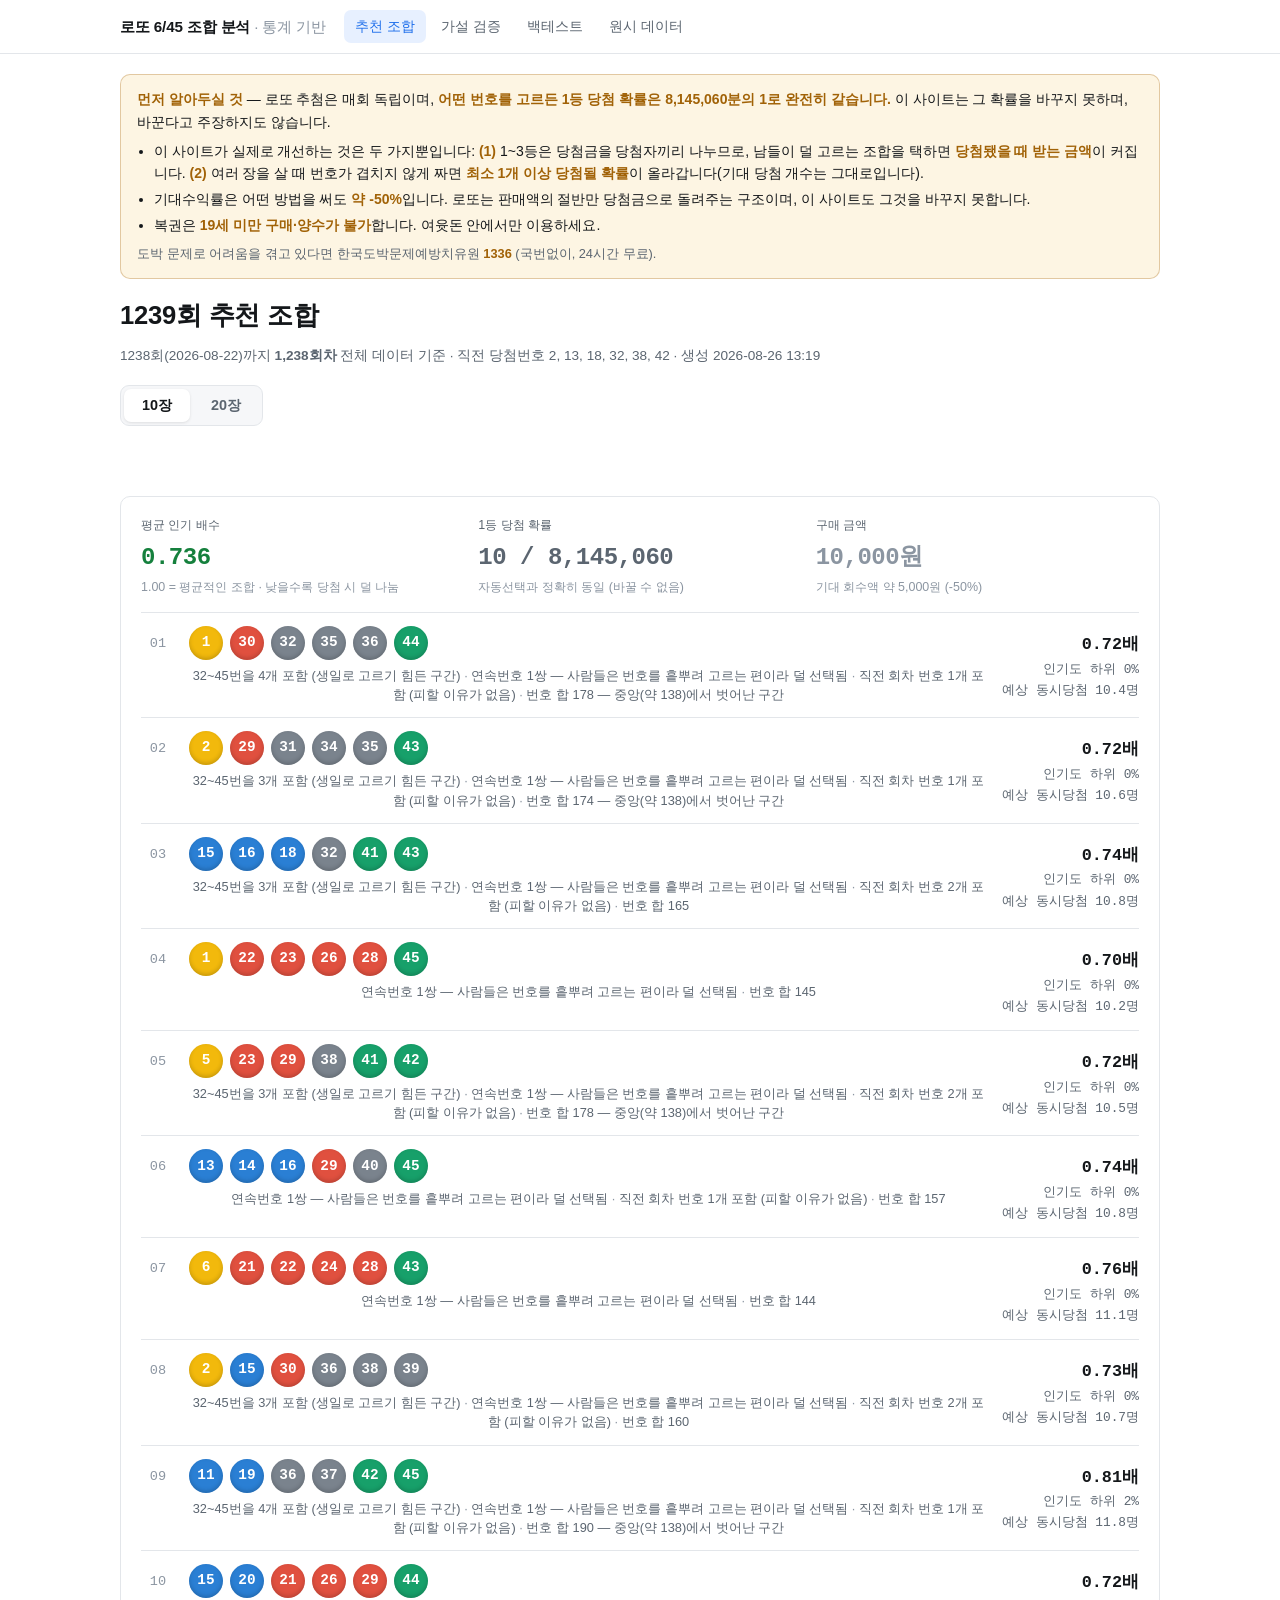
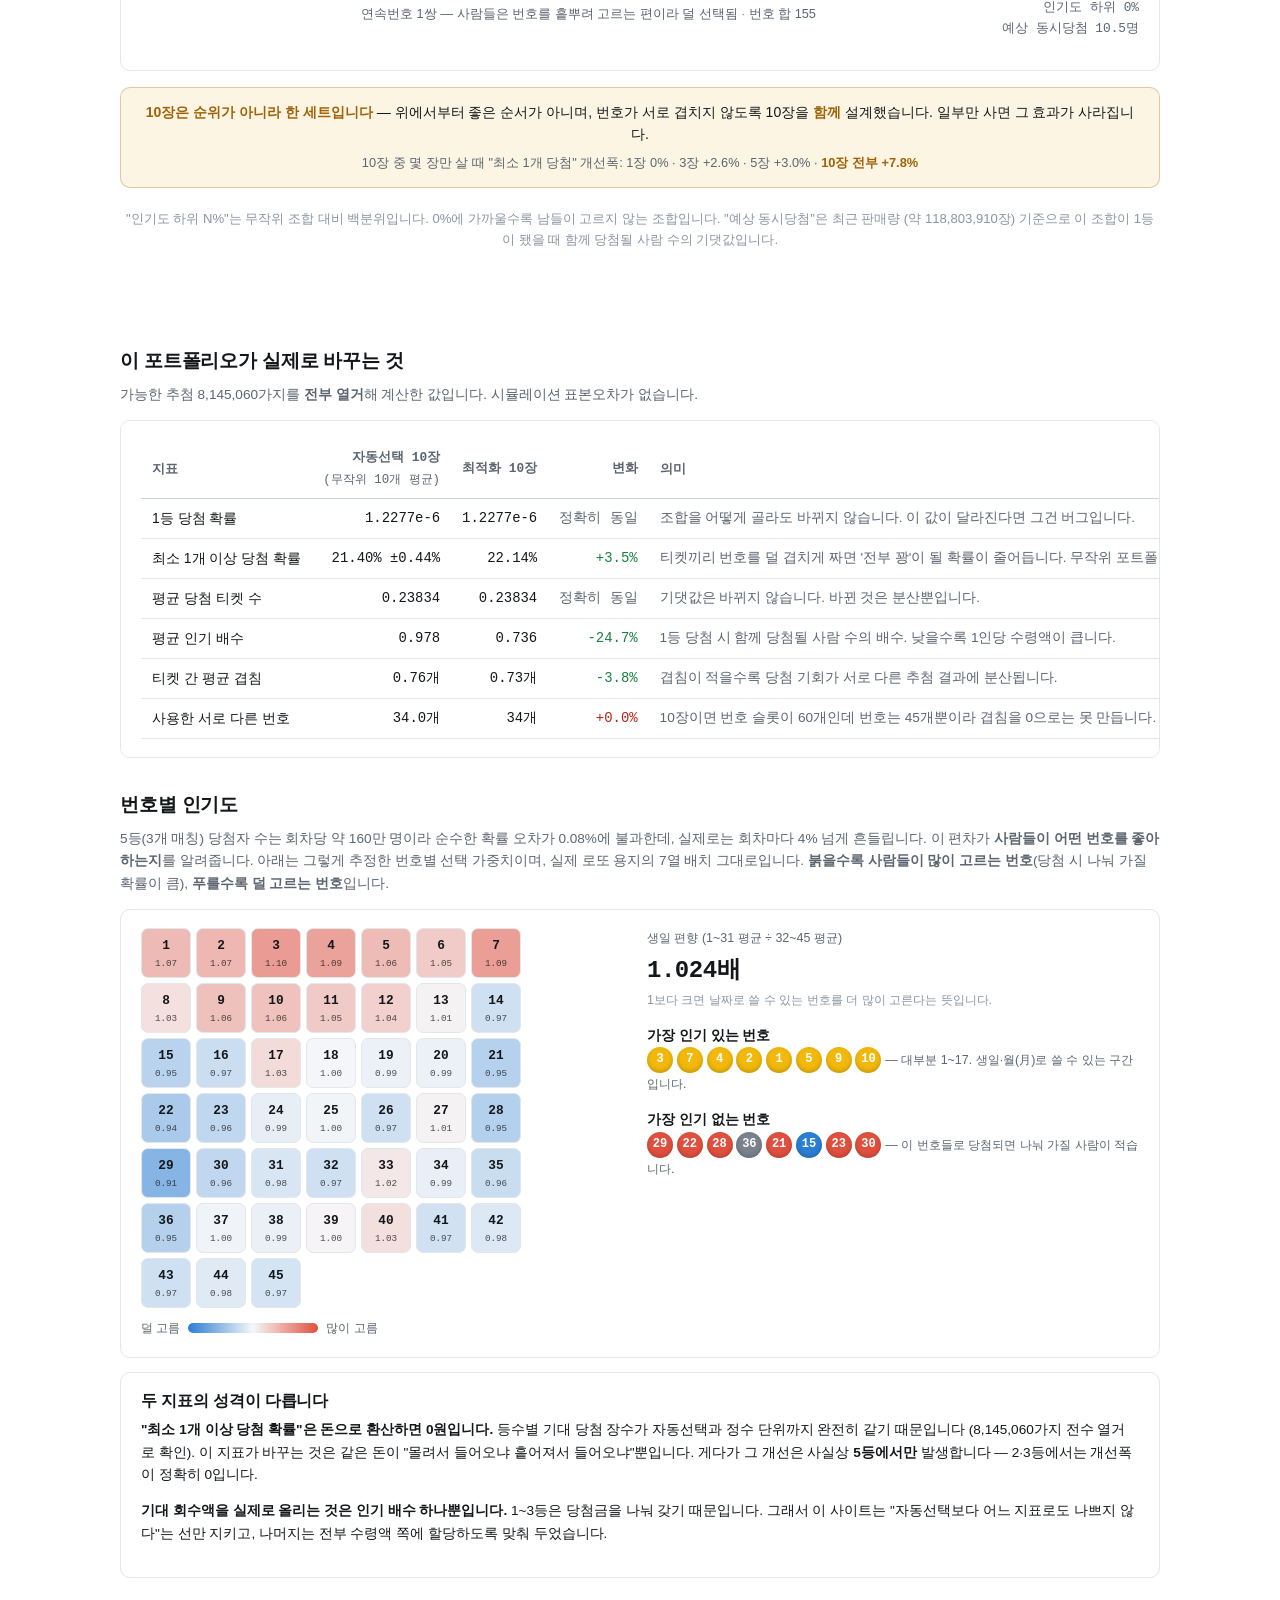
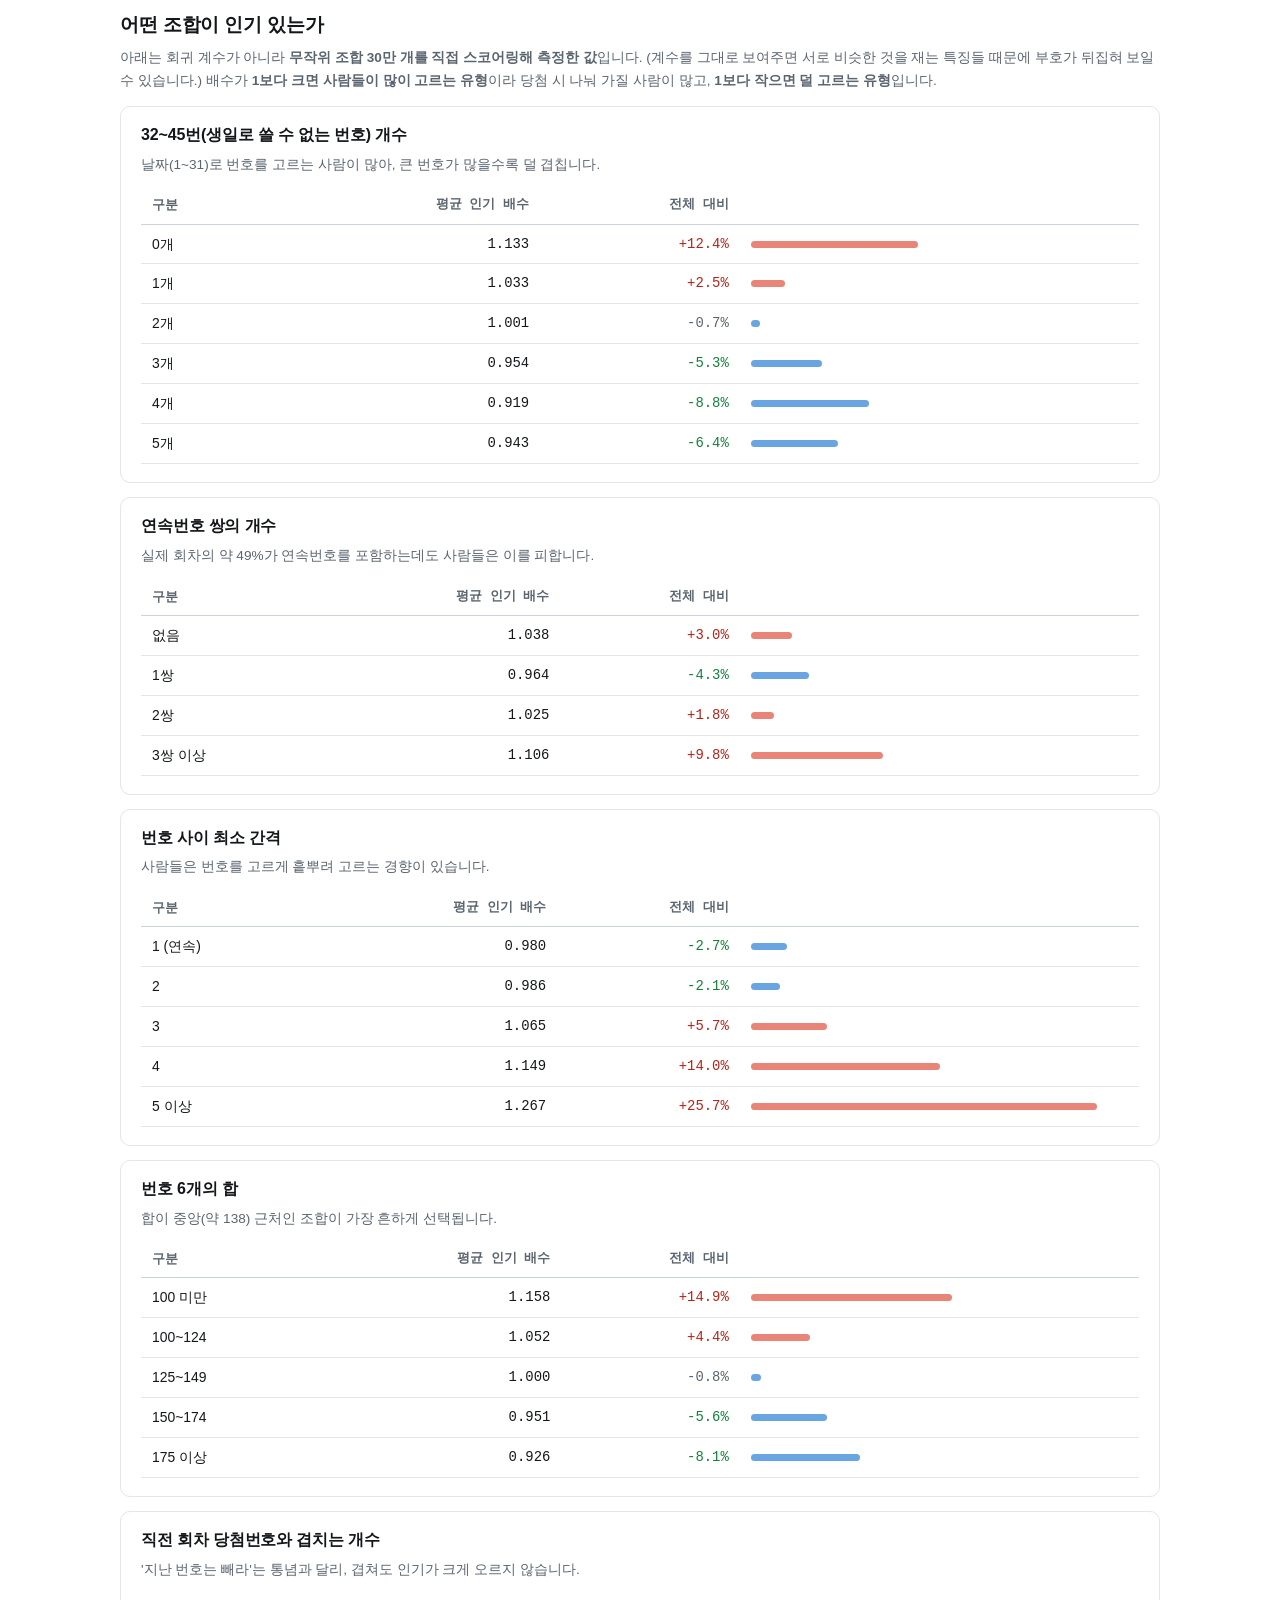
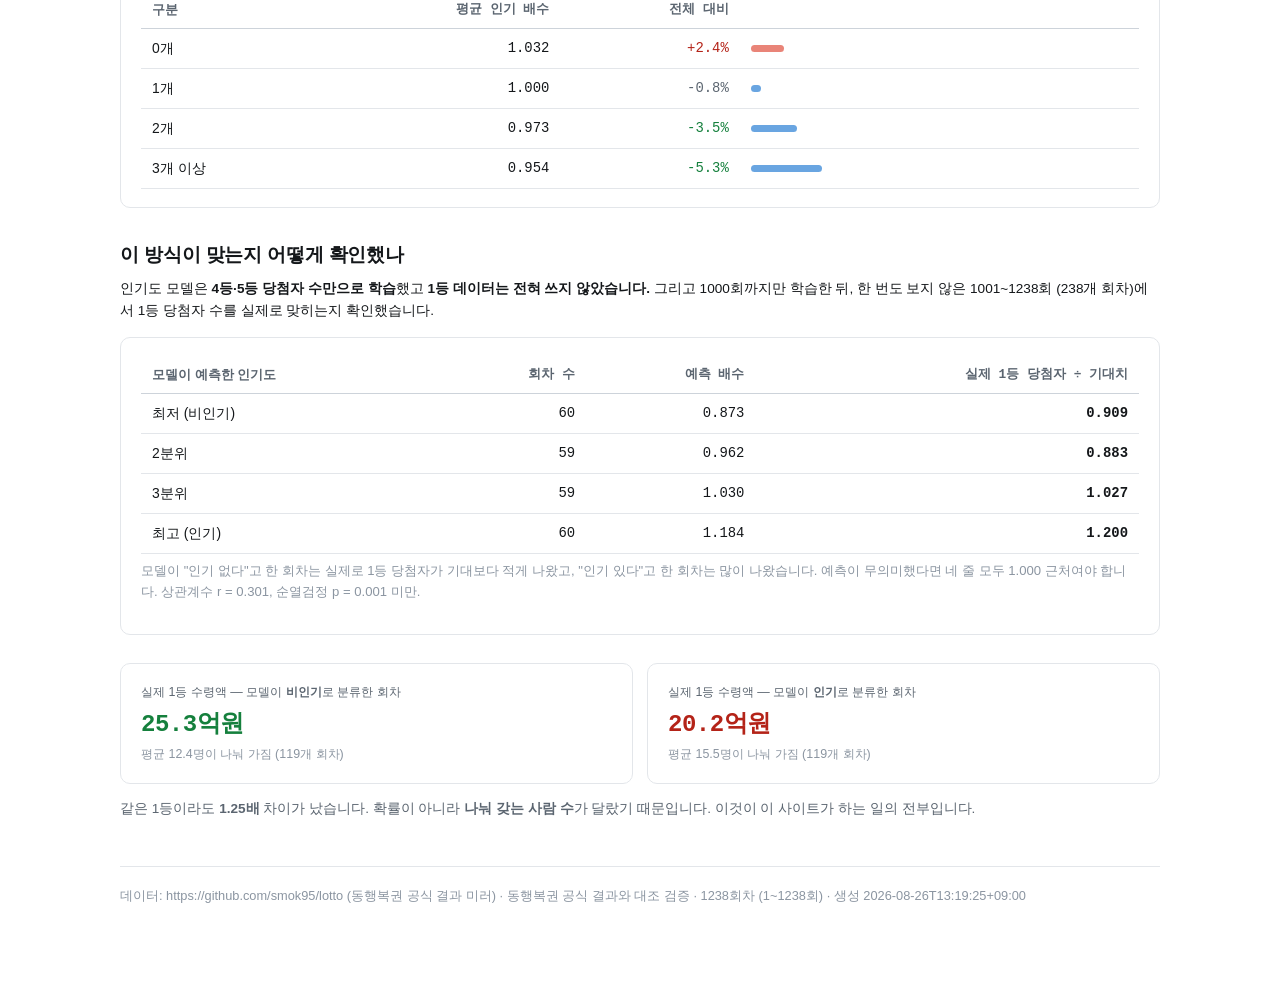
==== commit bc2ef487: "커버리지 가중치를 티켓 수마다 자동 보정 (10장 0.05 / 20장 0.10) 커버리지 최적화는 기대 회수액을 1원도 올리지 못한다. 등수별 기대 당첨 장수가 자동선택과 정수 단" ====
--- a/web/index.html
+++ b/web/index.html
@@ -42,6 +42,19 @@
   </p>
   <div class="card" id="heatmap"></div>
 
+  <div class="card small" id="tradeoff">
+    <h3 style="margin-top:0">두 지표의 성격이 다릅니다</h3>
+    <p><b>"최소 1개 이상 당첨 확률"은 돈으로 환산하면 0원입니다.</b>
+    등수별 기대 당첨 장수가 자동선택과 정수 단위까지 완전히 같기 때문입니다
+    (8,145,060가지 전수 열거로 확인). 이 지표가 바꾸는 것은 같은 돈이
+    "몰려서 들어오냐 흩어져서 들어오냐"뿐입니다. 게다가 그 개선은 사실상
+    <b>5등에서만</b> 발생합니다 — 2·3등에서는 개선폭이 정확히 0입니다.</p>
+    <p><b>기대 회수액을 실제로 올리는 것은 인기 배수 하나뿐입니다.</b>
+    1~3등은 당첨금을 나눠 갖기 때문입니다. 그래서 이 사이트는 "자동선택보다
+    어느 지표로도 나쁘지 않다"는 선만 지키고, 나머지는 전부 수령액 쪽에
+    할당하도록 맞춰 두었습니다.</p>
+  </div>
+
   <h2>어떤 조합이 인기 있는가</h2>
   <p class="small muted">
     아래는 회귀 계수가 아니라 <b>무작위 조합 30만 개를 직접 스코어링해 측정한 값</b>입니다.
@@ -91,7 +104,12 @@
     const pctOf = LOTTO.percentileSampler(model, prev1, prev2, 20000);
     regenerated = {};
     for (const n of [10, 20]) {
-      const tk = LOTTO.optimize(model, n, prev1, prev2, { seed: 1, collide: meta.collide });
+      // 커버리지 가중치는 빌드가 티켓 수마다 보정해 둔 값을 그대로 쓴다.
+      // (10장과 20장의 안전 경계가 다르므로 하드코딩하면 안 된다.)
+      const w = rec.by_size[String(n)]?.coverage_weight ?? LOTTO.COVERAGE_WEIGHT;
+      const tk = LOTTO.optimize(model, n, prev1, prev2,
+                                { seed: 1, collide: meta.collide,
+                                  lamCov: w / (meta.collide ?? LOTTO.COLLIDE_DEFAULT)[1] });
       regenerated[n] = tk.map(t => ({
         numbers: t,
         multiplier: model.multiplier(t, prev1, prev2),
@@ -156,6 +174,15 @@
             <div class="sub">기대 회수액 약 ${f.won(n * 500)} (-50%)</div></div>
         </div>
         ${rows}
+      </div>
+      <div class="notice" style="margin-top:16px">
+        <b>${n}장은 순위가 아니라 한 세트입니다</b> — 위에서부터 좋은 순서가 아니며,
+        번호가 서로 겹치지 않도록 ${n}장을 <b>함께</b> 설계했습니다.
+        일부만 사면 그 효과가 사라집니다.
+        <div class="notice-foot">
+          10장 중 몇 장만 살 때 "최소 1개 당첨" 개선폭:
+          1장 0% · 3장 +2.6% · 5장 +3.0% · <b>10장 전부 +7.8%</b>
+        </div>
       </div>
       <p class="hint">"인기도 하위 N%"는 무작위 조합 대비 백분위입니다. 0%에 가까울수록
       남들이 고르지 않는 조합입니다. "예상 동시당첨"은 최근 판매량
